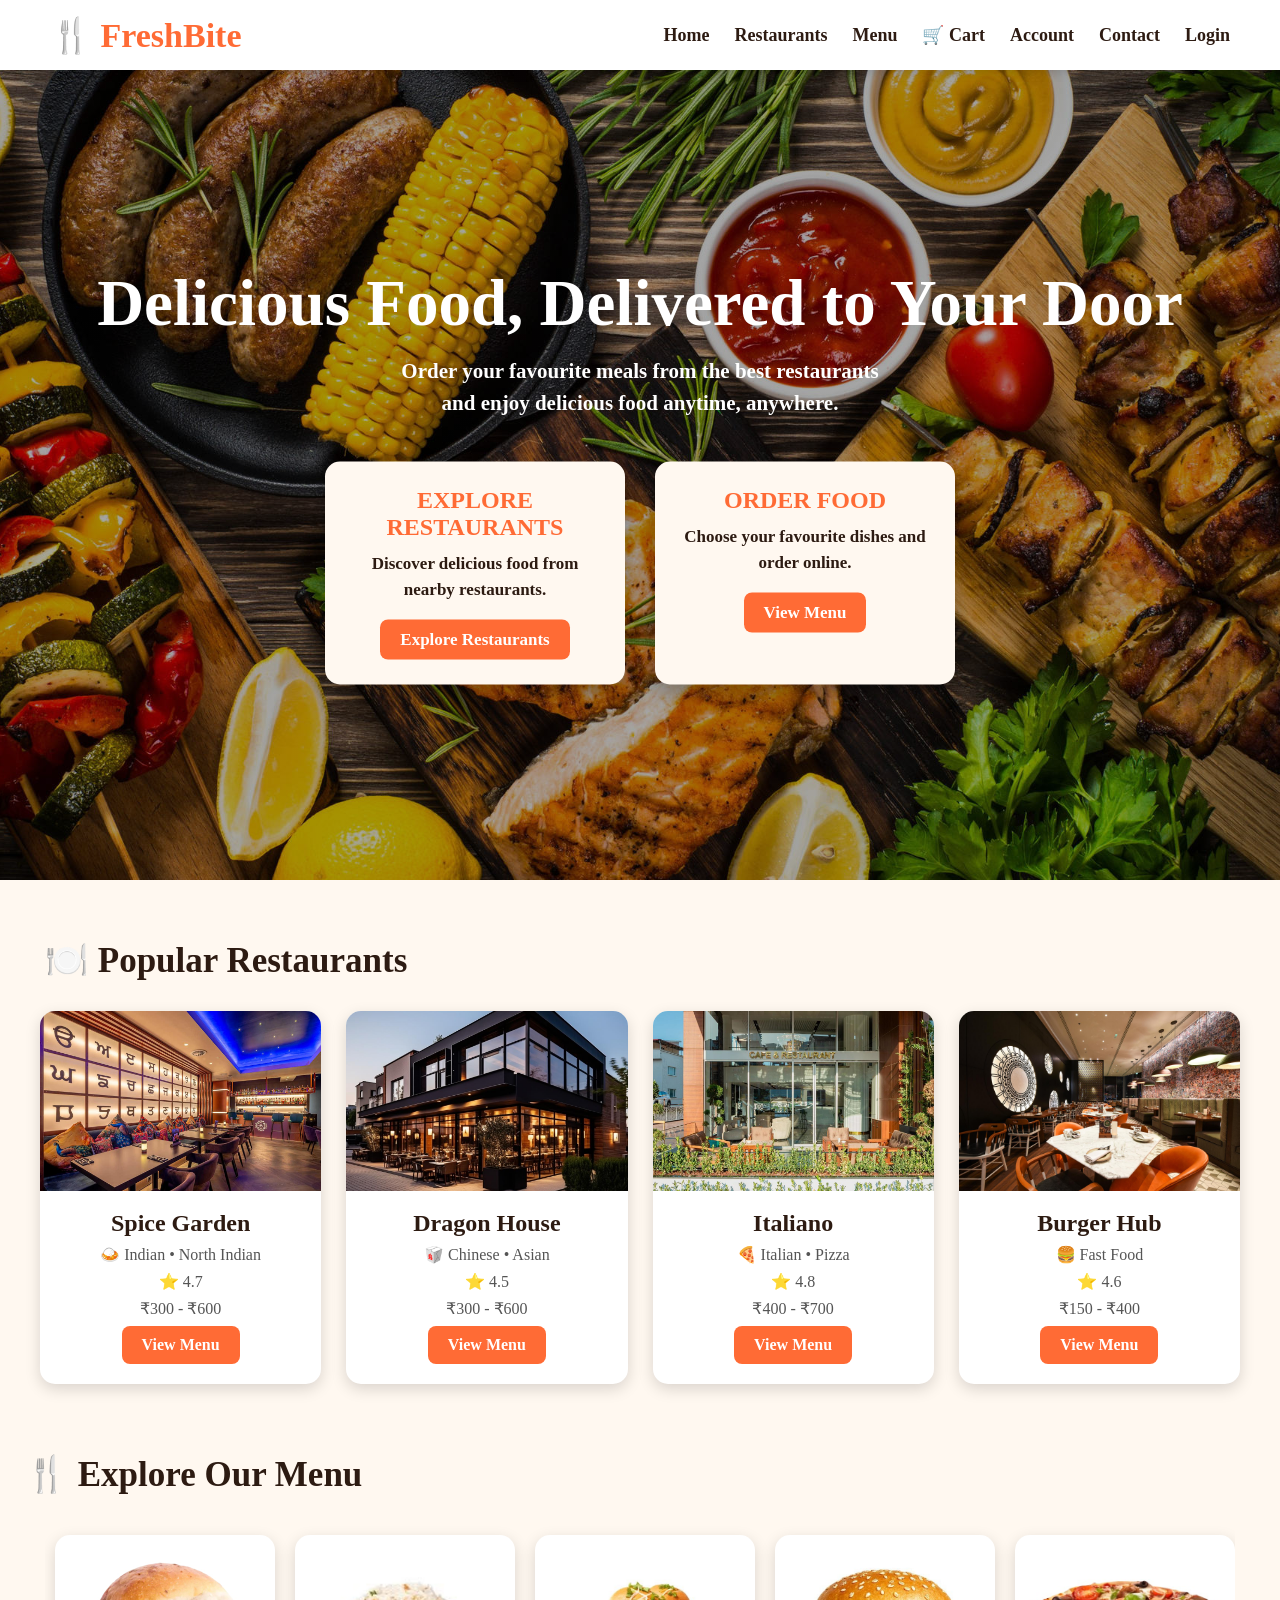
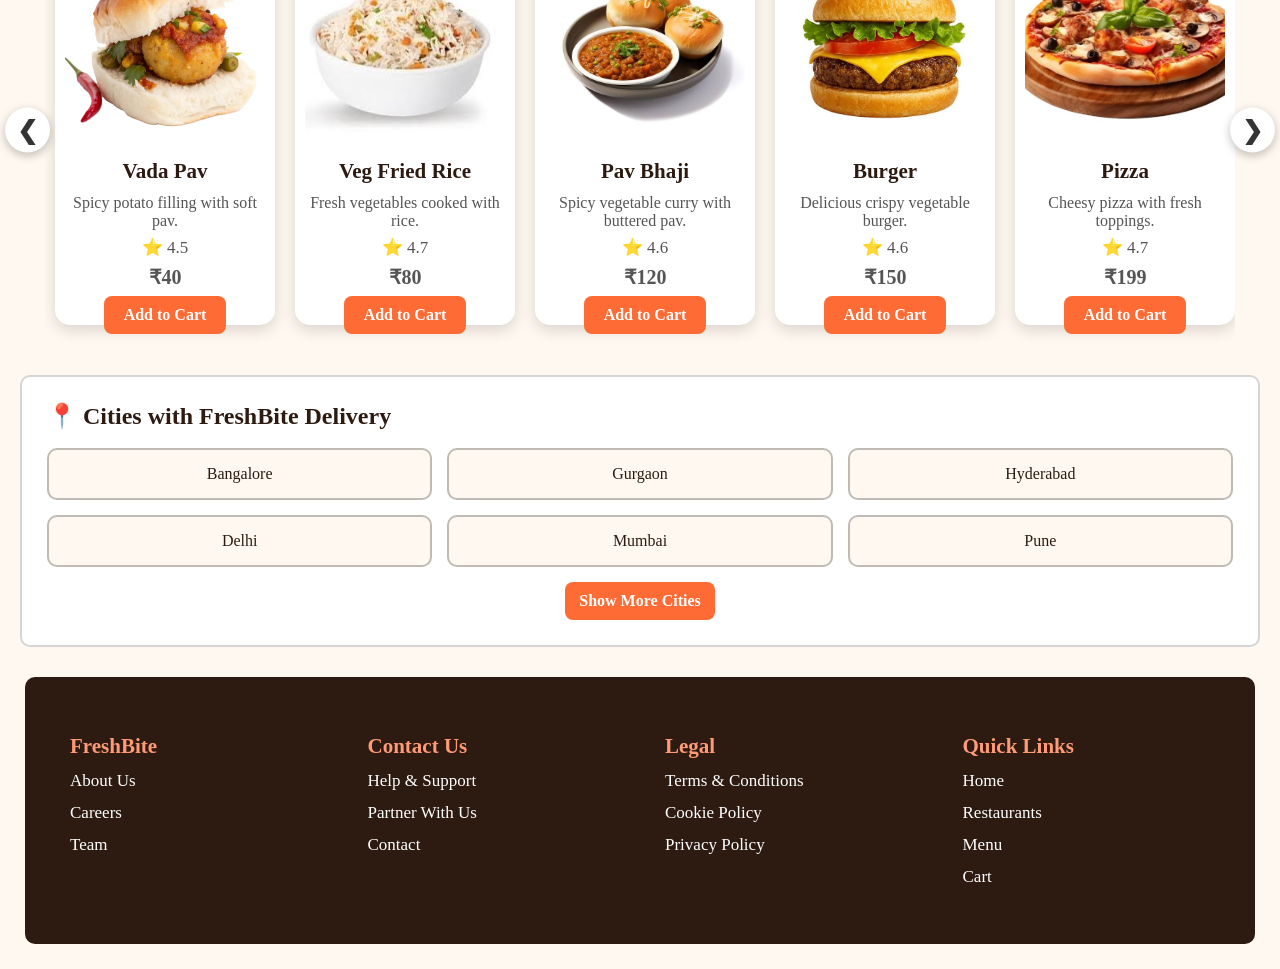
==== index.html @ fe2063b6 "Change Index to index" ====
<!DOCTYPE html>
<html lang="en">

<head>
    <meta charset="UTF-8">
    <meta name="viewport" content="width=device-width, initial-scale=1.0">

    <title>FreshBite - Online Food Ordering</title>

    <link rel="stylesheet" href="css_index.css">
</head>

<body>

    <!-- ================= NAVBAR ================= -->

    <section id="n">

        <nav class="navbar">

            <h2 class="logo">🍴 FreshBite</h2>

            <div class="nav-links">

                <a href="#home">Home</a>

                <a href="#restaurants">Restaurants</a>

                <a href="#menu">Menu</a>

                <a href="cart.html">🛒 Cart</a>

                <a href="account.html">Account</a>

                <a href="#contact">Contact</a>

                <a href="login.html">Login</a>

            </div>

        </nav>

    </section>


    <!-- ================= HERO SECTION ================= -->

    <section class="hero-img" id="home"  style="scroll-margin-top: 69px;">

        <div class="hero-wrapper">

            <h1>
                Delicious Food, Delivered to Your Door
            </h1>

            <p>
                Order your favourite meals from the best restaurants
                <br>
                and enjoy delicious food anytime, anywhere.
            </p>

            <br>

            <div class="cards">

                <div class="info">

                    <h2>EXPLORE RESTAURANTS</h2>

                    <p>
                        Discover delicious food from nearby restaurants.
                    </p>

                    <br>

                    <a href="#restaurants" class="shop">
                        Explore Restaurants
                    </a>

                </div>


                <div class="info">

                    <h2>ORDER FOOD</h2>

                    <p>
                        Choose your favourite dishes and order online.
                    </p>

                    <br>

                    <a href="#menu" class="shop">
                        View Menu
                    </a>

                </div>

            </div>

        </div>

    </section>


    <!-- ================= RESTAURANTS ================= -->

    <section id="restaurants" class="restaurant-section"  style="scroll-margin-top: 40px;">

        <h3>
            🍽️ Popular Restaurants
        </h3>

        <div class="restaurant-grid">


            <!-- Restaurant 1 -->

            <div class="restaurant-card">

                <img src="restaurant1.jpg"
                     alt="Spice Garden">

                <h2>Spice Garden</h2>

                <p>
                    🍛 Indian • North Indian
                </p>

                <p>
                    ⭐ 4.7
                </p>

                <p>
                    ₹300 - ₹600
                </p>

                <a href="#menu" class="order-btn">
                    View Menu
                </a>

            </div>


            <!-- Restaurant 2 -->

            <div class="restaurant-card">

                <img src="restaurant2.jpg"
                     alt="Dragon House">

                <h2>Dragon House</h2>

                <p>
                    🥡 Chinese • Asian
                </p>

                <p>
                    ⭐ 4.5
                </p>

                <p>
                    ₹300 - ₹600
                </p>

                <a href="#menu" class="order-btn">
                    View Menu
                </a>

            </div>


            <!-- Restaurant 3 -->

            <div class="restaurant-card">

                <img src="restaurant3.jpg"
                     alt="Italiano">

                <h2>Italiano</h2>

                <p>
                    🍕 Italian • Pizza
                </p>

                <p>
                    ⭐ 4.8
                </p>

                <p>
                    ₹400 - ₹700
                </p>

                <a href="#menu" class="order-btn">
                    View Menu
                </a>

            </div>


            <!-- Restaurant 4 -->

            <div class="restaurant-card">

                <img src="restaurant4.jpg"
                     alt="Burger Hub">

                <h2>Burger Hub</h2>

                <p>
                    🍔 Fast Food
                </p>

                <p>
                    ⭐ 4.6
                </p>

                <p>
                    ₹150 - ₹400
                </p>

                <a href="#menu" class="order-btn">
                    View Menu
                </a>

            </div>

        </div>

    </section>


    <!-- ================= FOOD MENU ================= -->

    <section id="menu"  style="scroll-margin-top: 70px;">

        <h3>
            🍴 Explore Our Menu
        </h3>


        <div class="scroll-container">

            <button class="scroll-btn left"
                    onclick="scrollFood(-1)">
                ❮
            </button>


            <section id="product">


                <!-- FOOD 1 -->

                <div class="productlist">

                    <img src="f1.jpeg"
                         alt="Vada Pav"
                         width="200"
                         height="200">

                    <h2 class="product-heading">
                        Vada Pav
                    </h2>

                    <p>
                        Spicy potato filling with soft pav.
                    </p>

                    <p class="rating">
                        ⭐ 4.5
                    </p>

                    <p class="price">
                        ₹40
                    </p>

                    <button class="order-btn"
                            onclick="addToCart('Vada Pav',40)">
                        Add to Cart
                    </button>

                </div>


                <!-- FOOD 2 -->

                <div class="productlist">

                    <img src="f10.jpeg"
                         alt="Veg Fried Rice"
                         width="200"
                         height="200">

                    <h2 class="product-heading">
                        Veg Fried Rice
                    </h2>

                    <p>
                        Fresh vegetables cooked with rice.
                    </p>

                    <p class="rating">
                        ⭐ 4.7
                    </p>

                    <p class="price">
                        ₹80
                    </p>

                    <button class="order-btn"
                            onclick="addToCart('Veg Fried Rice',80)">
                        Add to Cart
                    </button>

                </div>


                <!-- FOOD 3 -->

                <div class="productlist">

                    <img src="f2.jpeg"
                         alt="Pav Bhaji"
                         width="200"
                         height="200">

                    <h2 class="product-heading">
                        Pav Bhaji
                    </h2>

                    <p>
                        Spicy vegetable curry with buttered pav.
                    </p>

                    <p class="rating">
                        ⭐ 4.6
                    </p>

                    <p class="price">
                        ₹120
                    </p>

                    <button class="order-btn"
                            onclick="addToCart('Pav Bhaji',120)">
                        Add to Cart
                    </button>

                </div>


                <!-- FOOD 4 -->

                <div class="productlist">

                    <img src="f11.jpeg"
                         alt="Burger"
                         width="200"
                         height="200">

                    <h2 class="product-heading">
                        Burger
                    </h2>

                    <p>
                        Delicious crispy vegetable burger.
                    </p>

                    <p class="rating">
                        ⭐ 4.6
                    </p>

                    <p class="price">
                        ₹150
                    </p>

                    <button class="order-btn"
                            onclick="addToCart('Burger',150)">
                        Add to Cart
                    </button>

                </div>


                <!-- FOOD 5 -->

                <div class="productlist">

                    <img src="f3.jpeg"
                         alt="Pizza"
                         width="200"
                         height="200">

                    <h2 class="product-heading">
                        Pizza
                    </h2>

                    <p>
                        Cheesy pizza with fresh toppings.
                    </p>

                    <p class="rating">
                        ⭐ 4.7
                    </p>

                    <p class="price">
                        ₹199
                    </p>

                    <button class="order-btn"
                            onclick="addToCart('Pizza',199)">
                        Add to Cart
                    </button>

                </div>


                <!-- FOOD 6 -->

                <div class="productlist">

                    <img src="f12.jpeg"
                         alt="Cake"
                         width="200"
                         height="200">

                    <h2 class="product-heading">
                        Chocolate Cake
                    </h2>

                    <p>
                        Soft and delicious chocolate cake.
                    </p>

                    <p class="rating">
                        ⭐ 4.3
                    </p>

                    <p class="price">
                        ₹90
                    </p>

                    <button class="order-btn"
                            onclick="addToCart('Chocolate Cake',90)">
                        Add to Cart
                    </button>

                </div>


                <!-- FOOD 7 -->

                <div class="productlist">

                    <img src="f4.jpeg"
                         alt="Chicken Biryani"
                         width="200"
                         height="200">

                    <h2 class="product-heading">
                        Chicken Biryani
                    </h2>

                    <p>
                        Aromatic rice with spicy chicken.
                    </p>

                    <p class="rating">
                        ⭐ 4.8
                    </p>

                    <p class="price">
                        ₹220
                    </p>

                    <button class="order-btn"
                            onclick="addToCart('Chicken Biryani',220)">
                        Add to Cart
                    </button>

                </div>


                <!-- FOOD 8 -->

                <div class="productlist">

                    <img src="f13.jpeg"
                         alt="Ice Cream"
                         width="200"
                         height="200">

                    <h2 class="product-heading">
                        Ice Cream
                    </h2>

                    <p>
                        Creamy and refreshing ice cream.
                    </p>

                    <p class="rating">
                        ⭐ 4.6
                    </p>

                    <p class="price">
                        ₹100
                    </p>

                    <button class="order-btn"
                            onclick="addToCart('Ice Cream',100)">
                        Add to Cart
                    </button>

                </div>


                <!-- FOOD 9 -->

                <div class="productlist">

                    <img src="f5.jpeg"
                         alt="Dal Khichadi"
                         width="200"
                         height="200">

                    <h2 class="product-heading">
                        Dal Khichadi
                    </h2>

                    <p>
                        Healthy and comforting Indian meal.
                    </p>

                    <p class="rating">
                        ⭐ 4.5
                    </p>

                    <p class="price">
                        ₹130
                    </p>

                    <button class="order-btn"
                            onclick="addToCart('Dal Khichadi',130)">
                        Add to Cart
                    </button>

                </div>


                <!-- FOOD 10 -->

                <div class="productlist">

                    <img src="f14.jpeg"
                         alt="Paratha"
                         width="200"
                         height="200">

                    <h2 class="product-heading">
                        Paratha
                    </h2>

                    <p>
                        Crispy Indian flatbread.
                    </p>

                    <p class="rating">
                        ⭐ 4.8
                    </p>

                    <p class="price">
                        ₹220
                    </p>

                    <button class="order-btn"
                            onclick="addToCart('Paratha',220)">
                        Add to Cart
                    </button>

                </div>


                <!-- FOOD 11 -->

                <div class="productlist">

                    <img src="f6.jpeg"
                         alt="Dosa"
                         width="200"
                         height="200">

                    <h2 class="product-heading">
                        Dosa
                    </h2>

                    <p>
                        Crispy South Indian dosa.
                    </p>

                    <p class="rating">
                        ⭐ 4.6
                    </p>

                    <p class="price">
                        ₹100
                    </p>

                    <button class="order-btn"
                            onclick="addToCart('Dosa',100)">
                        Add to Cart
                    </button>

                </div>


                <!-- FOOD 12 -->

                <div class="productlist">

                    <img src="f15.jpeg"
                         alt="Noodles"
                         width="200"
                         height="200">

                    <h2 class="product-heading">
                        Noodles
                    </h2>

                    <p>
                        Tasty noodles with fresh vegetables.
                    </p>

                    <p class="rating">
                        ⭐ 4.7
                    </p>

                    <p class="price">
                        ₹199
                    </p>

                    <button class="order-btn"
                            onclick="addToCart('Noodles',199)">
                        Add to Cart
                    </button>

                </div>

            </section>


            <button class="scroll-btn right"
                    onclick="scrollFood(1)">
                ❯
            </button>

        </div>

    </section>


    <!-- ================= CITIES ================= -->

    <section class="delivery"
             id="cities"  style="scroll-margin-top: 50px;">

        <h1>
            📍 Cities with FreshBite Delivery
        </h1>

        <br>

        <div class="cities">

            <div class="city">
                Bangalore
            </div>

            <div class="city">
                Gurgaon
            </div>

            <div class="city">
                Hyderabad
            </div>

            <div class="city">
                Delhi
            </div>

            <div class="city">
                Mumbai
            </div>

            <div class="city">
                Pune
            </div>

        </div>


        <details>

            <summary>
                Show More Cities
            </summary>

            <br>

            <div class="cities">

                <div class="city">Kolkata</div>

                <div class="city">Chennai</div>

                <div class="city">Ahmedabad</div>

                <div class="city">Chandigarh</div>

                <div class="city">Jaipur</div>

                <div class="city">Kochi</div>

                <div class="city">Coimbatore</div>

                <div class="city">Lucknow</div>

                <div class="city">Nagpur</div>

                <div class="city">Vadodara</div>

                <div class="city">Indore</div>

                <div class="city">Guwahati</div>

            </div>

        </details>

    </section>


    <!-- ================= FOOTER ================= -->

    <footer class="list"
            id="contact"  style="scroll-margin-top: 50px;">

        <div class="lis">

            <li>
                <b>FreshBite</b>
            </li>

            <li>
                <a href="about.html">
                    About Us
                </a>
            </li>

            <li>
                Careers
            </li>

            <li>
                Team
            </li>

        </div>


        <div class="lis">

            <li>
                <b>Contact Us</b>
            </li>

            <li>
                <a href="contact.html">
                    Help & Support
                </a>
            </li>

            <li>
                Partner With Us
            </li>

            <li>
                Contact
            </li>

        </div>


        <div class="lis">

            <li>
                <b>Legal</b>
            </li>

            <li>
                Terms & Conditions
            </li>

            <li>
                Cookie Policy
            </li>

            <li>
                Privacy Policy
            </li>

        </div>


        <div class="lis">

            <li>
                <b>Quick Links</b>
            </li>

            <li>
                <a href="#home">
                    Home
                </a>
            </li>

            <li>
                <a href="#restaurants">
                    Restaurants
                </a>
            </li>

            <li>
                <a href="#menu">
                    Menu
                </a>
            </li>

            <li>
                <a href="cart.html">
                    Cart
                </a>
            </li>

        </div>

    </footer>


    <!-- ================= JAVASCRIPT ================= -->

    <script src="script.js"></script>

</body>

</html>
---- css_index.css ----
/* ================= GENERAL ================= */

* {
    font-family: 'Times New Roman', Times, serif;
    margin: 0;
    padding: 0;
    box-sizing: border-box;
}

html {
    scroll-behavior: smooth;
}

body {
    background-color: #fff8f0;
    color: #2d1b12;
}


/* ================= NAVBAR ================= */

#n {
    position: sticky;
    top: 0;
    z-index: 1000;
}

.navbar {
    display: flex;
    justify-content: space-between;
    align-items: center;

    padding: 15px 50px;

    background-color: white;

    box-shadow: 0 2px 10px rgba(0, 0, 0, 0.15);
}

.logo {
    margin: 0;

    font-size: 34px;

    color: #ff6b35;

    white-space: nowrap;
}

.nav-links {
    display: flex;
    align-items: center;

    gap: 25px;
}

.nav-links a {
    text-decoration: none;

    font-size: 18px;
    font-weight: bold;

    color: #2d1b12;

    transition: 0.3s;
}

.nav-links a:hover {
    color: #ff6b35;
}


/* ================= HERO ================= */

.hero-img {

    background-image:
        linear-gradient(
            rgba(0, 0, 0, 0.35),
            rgba(0, 0, 0, 0.35)
        ),
        url(food.jpg);

    width: 100%;
    min-height: 90vh;

    background-position: center;
    background-size: cover;
    background-repeat: no-repeat;

    position: relative;
}

.hero-wrapper {

    color: white;

    position: absolute;

    top: 50%;
    left: 50%;

    transform: translate(-50%, -50%);

    width: 90%;

    text-align: center;
}

.hero-wrapper h1 {

    font-size: 65px;

    font-weight: bold;

    color: white;

    margin-bottom: 15px;
}

.hero-wrapper p {

    font-size: 21px;

    font-weight: bold;

    line-height: 1.5;
}


/* ================= HERO CARDS ================= */

.cards {

    display: flex;

    gap: 30px;

    justify-content: center;

    flex-wrap: wrap;

    margin-top: 25px;
}

.info {

    color: #2d1b12;

    width: 300px;

    padding: 25px;

    background: #fff8f0;

    border-radius: 15px;

    box-shadow:
        0 8px 20px rgba(0, 0, 0, 0.25);

    transition: 0.3s;
}

.info:hover {

    transform: translateY(-8px);

    box-shadow:
        0 12px 25px rgba(0, 0, 0, 0.3);
}

.info h2 {

    color: #ff6b35;

    margin-bottom: 10px;
}

.info p {

    color: #2d1b12;

    font-size: 17px;
}


/* ================= BUTTON ================= */

.shop {

    display: inline-block;

    background: #ff6b35;

    color: white;

    text-decoration: none;

    padding: 10px 20px;

    border-radius: 8px;

    font-size: 17px;

    font-weight: bold;

    transition: 0.3s;
}

.shop:hover {

    background: #d94e20;

    transform: scale(1.05);
}


/* ================= SECTION HEADINGS ================= */

#menu h3,
.restaurant-section h3 {

    margin-top: 35px;

    margin-left: 25px;
    margin-bottom: 20px;

    font-size: 35px;

    color: #2d1b12;
}


/* ================= RESTAURANTS ================= */

.restaurant-section {

    padding: 25px 20px;
}

.restaurant-grid {

    display: grid;

    grid-template-columns:
        repeat(4, 1fr);

    gap: 25px;

    padding: 10px 20px;
}

.restaurant-card {

    background: white;

    border-radius: 15px;

    overflow: hidden;

    box-shadow:
        0 5px 15px rgba(0, 0, 0, 0.15);

    padding-bottom: 20px;

    transition: 0.3s;

    text-align: center;
}

.restaurant-card:hover {

    transform: translateY(-7px);

    box-shadow:
        0 10px 25px rgba(0, 0, 0, 0.2);
}

.restaurant-card img {

    width: 100%;

    height: 180px;

    object-fit: cover;
}

.restaurant-card h2 {

    margin-top: 15px;

    color: #2d1b12;
}

.restaurant-card p {

    margin: 8px 0;

    color: #555;

    font-size: 16px;
}


/* ================= FOOD PRODUCTS ================= */

.scroll-container {

    position: relative;

    width: 100%;

    padding: 0 45px;
}

#product {

    display: flex;

    gap: 20px;

    width: 100%;

    height: 430px;

    overflow-x: auto;

    overflow-y: hidden;

    white-space: nowrap;

    scroll-behavior: smooth;

    scrollbar-width: none;

    padding: 20px 10px;
}

#product::-webkit-scrollbar {

    display: none;
}

.productlist {

    flex: 0 0 220px;

    background: white;

    border-radius: 15px;

    padding: 10px;

    text-align: center;

    box-shadow:
        0 5px 15px rgba(0, 0, 0, 0.15);

    transition: 0.3s;

    white-space: normal;
}

.productlist:hover {

    transform: translateY(-7px);

    box-shadow:
        0 10px 20px rgba(0, 0, 0, 0.2);
}

.productlist img {

    width: 200px;

    height: 200px;

    object-fit: cover;

    border-radius: 12px;
}

.product-heading {

    margin: 10px 0;

    color: #2d1b12;

    font-size: 21px;
}

.productlist p {

    color: #555;

    margin: 7px 0;
}

.rating {

    font-size: 17px;

    color: #444;
}

.price {

    font-size: 20px;

    font-weight: bold;

    color: #2d1b12;
}


/* ================= ORDER BUTTON ================= */

.order-btn {

    display: inline-block;

    text-decoration: none;

    border: none;

    background-color: #ff6b35;

    color: white;

    padding: 10px 20px;

    border-radius: 8px;

    font-size: 16px;

    font-weight: bold;

    cursor: pointer;

    transition: 0.3s;
}

.order-btn:hover {

    background-color: #d94e20;

    transform: scale(1.05);
}


/* ================= SCROLL BUTTONS ================= */

.scroll-btn {

    position: absolute;

    top: 50%;

    transform: translateY(-50%);

    z-index: 10;

    width: 45px;

    height: 45px;

    border: none;

    border-radius: 50%;

    background-color: white;

    color: #333;

    font-size: 25px;

    font-weight: bold;

    cursor: pointer;

    box-shadow:
        0 3px 10px rgba(0, 0, 0, 0.25);

    transition: 0.3s;
}

.scroll-btn:hover {

    background-color: #ff6b35;

    color: white;
}

.scroll-btn.left {

    left: 5px;
}

.scroll-btn.right {

    right: 5px;
}


/* ================= CITIES ================= */

.delivery {

    border: 2px solid rgba(93, 90, 90, 0.25);

    border-radius: 10px;

    margin: 30px 20px;

    padding: 25px;

    background-color: white;
}

.delivery h1 {

    color: #2d1b12;
}

.cities {

    display: grid;

    grid-template-columns:
        repeat(3, 1fr);

    gap: 15px;

    margin-bottom: 15px;
}

.city {

    border: 2px solid rgba(0, 0, 0, 0.25);

    border-radius: 10px;

    background-color: #fff8f0;

    padding: 15px;

    text-align: center;

    transition: 0.3s;
}

.city:hover {

    background-color: #ff6b35;

    color: white;

    transform: translateY(-3px);
}


/* ================= SHOW MORE ================= */

details {

    margin-top: 15px;
}

summary {

    cursor: pointer;

    text-align: center;

    font-size: 16px;

    font-weight: bold;

    padding: 10px;

    border-radius: 8px;

    background-color: #ff6b35;

    color: white;

    width: 150px;

    margin: auto;

    list-style: none;
}

summary:hover {

    background-color: #d94e20;
}


/* ================= FOOTER ================= */

.list {

    display: grid;

    grid-template-columns:
        repeat(4, 1fr);

    gap: 30px;

    margin: 25px;

    border-radius: 10px;

    width: calc(100% - 50px);

    background-color: #2d1b12;

    padding: 35px;

    color: white;
}

.list .lis {

    padding: 10px;
}

.list li {

    font-size: 17px;

    margin: 12px 0;

    list-style: none;
}

.list li b {

    font-size: 21px;

    color: #ff9a76;
}

.list a {

    color: white;

    text-decoration: none;

    transition: 0.3s;
}

.list a:hover {

    color: #ff9a76;
}


/* ================= TABLET ================= */

@media screen and (max-width: 900px) {

    .navbar {

        padding: 15px 20px;
    }

    .nav-links {

        gap: 15px;
    }

    .nav-links a {

        font-size: 15px;
    }

    .hero-wrapper h1 {

        font-size: 45px;
    }

    .restaurant-grid {

        grid-template-columns:
            repeat(2, 1fr);
    }

    .list {

        grid-template-columns:
            repeat(2, 1fr);
    }
}


/* ================= MOBILE ================= */

@media screen and (max-width: 600px) {

    .navbar {

        flex-direction: column;

        gap: 15px;

        padding: 15px;
    }

    .logo {

        font-size: 28px;
    }

    .nav-links {

        display: flex;

        flex-wrap: wrap;

        justify-content: center;

        gap: 12px;
    }

    .nav-links a {

        font-size: 14px;
    }

    .hero-img {

        min-height: 100vh;
    }

    .hero-wrapper {

        width: 95%;

        top: 50%;
    }

    .hero-wrapper h1 {

        font-size: 35px;
    }

    .hero-wrapper p {

        font-size: 16px;
    }

    .cards {

        gap: 15px;
    }

    .info {

        width: 90%;

        padding: 18px;
    }

    #menu h3,
    .restaurant-section h3 {

        font-size: 27px;

        margin-left: 15px;
    }

    .restaurant-section {

        padding: 15px 10px;
    }

    .restaurant-grid {

        grid-template-columns: 1fr;

        padding: 10px;
    }

    .restaurant-card img {

        height: 200px;
    }

    .scroll-container {

        padding: 0 35px;
    }

    #product {

        height: 420px;
    }

    .productlist {

        flex: 0 0 210px;
    }

    .productlist img {

        width: 190px;

        height: 190px;
    }

    .cities {

        grid-template-columns: 1fr;
    }

    .delivery {

        margin: 20px 10px;

        padding: 15px;
    }

    .list {

        grid-template-columns: 1fr;

        margin: 15px;

        width: calc(100% - 30px);

        padding: 25px;
    }

    .list .lis {

        padding: 5px;
    }
}
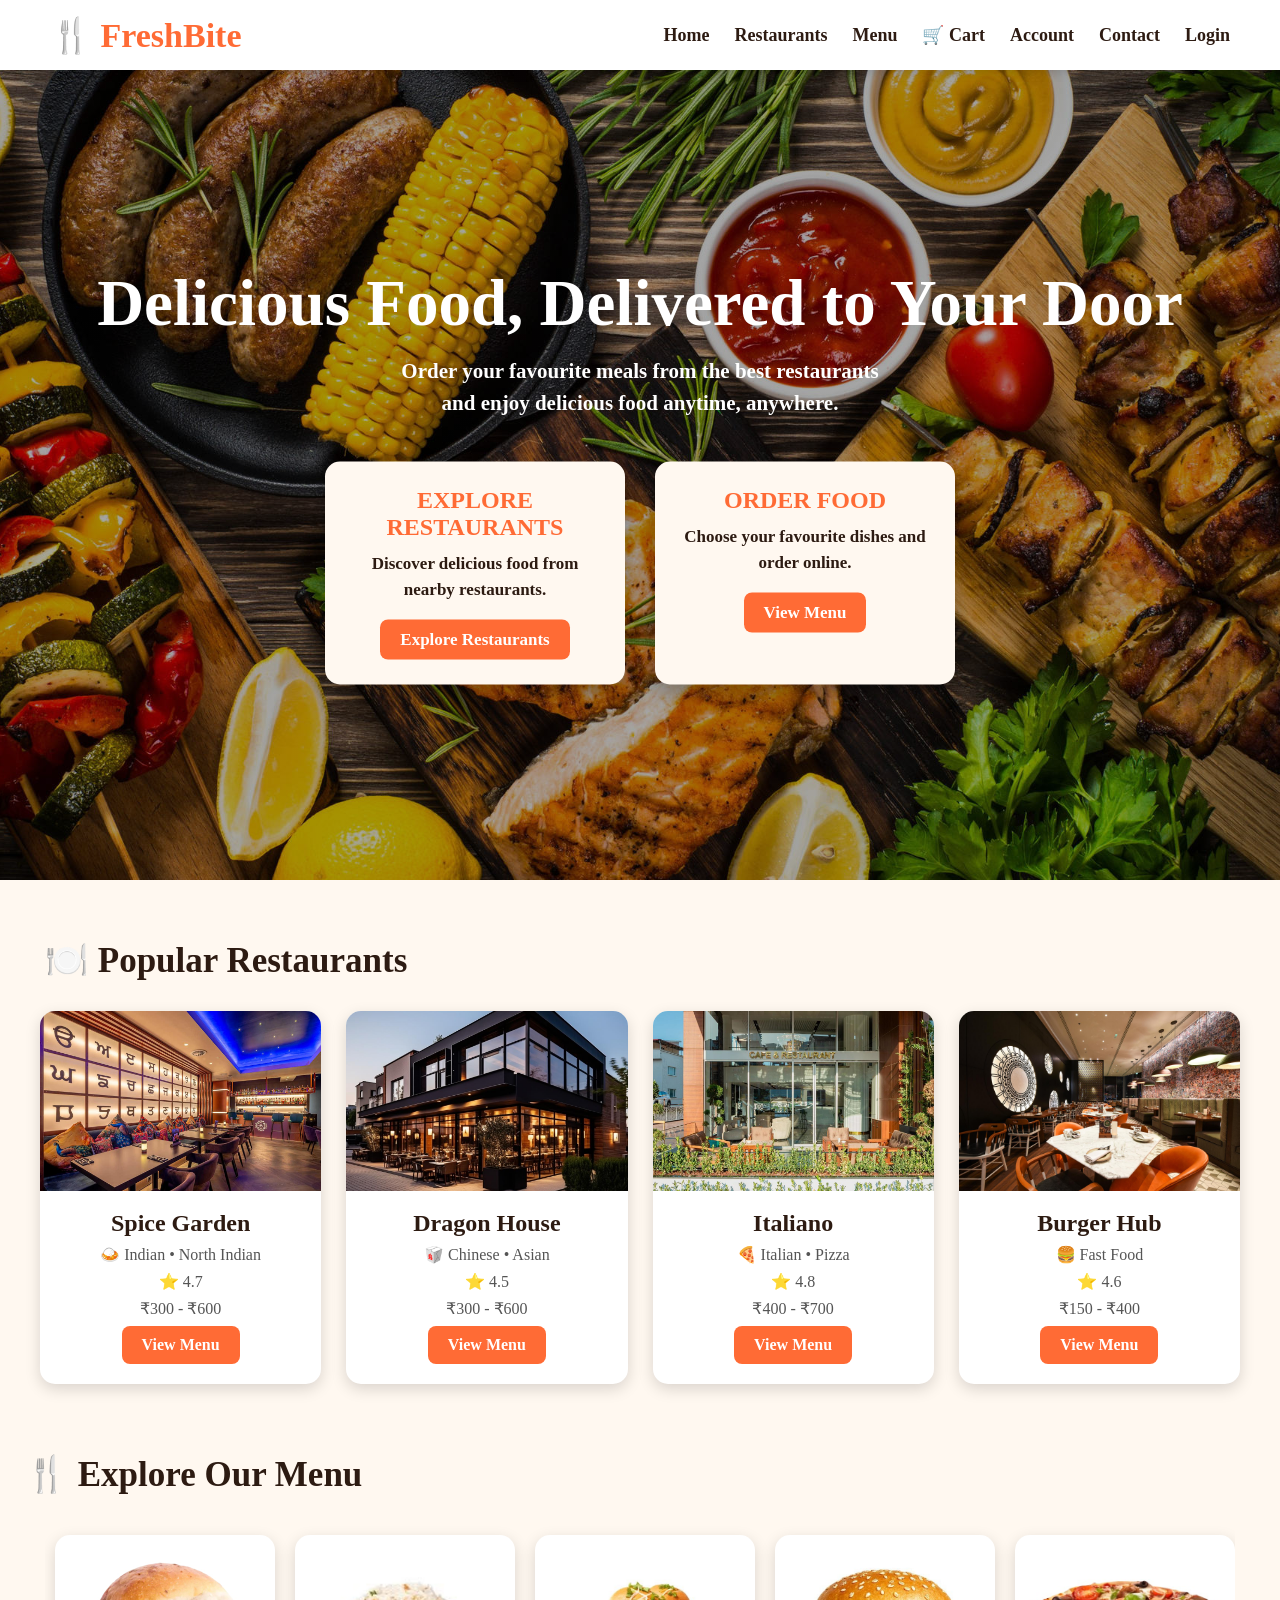
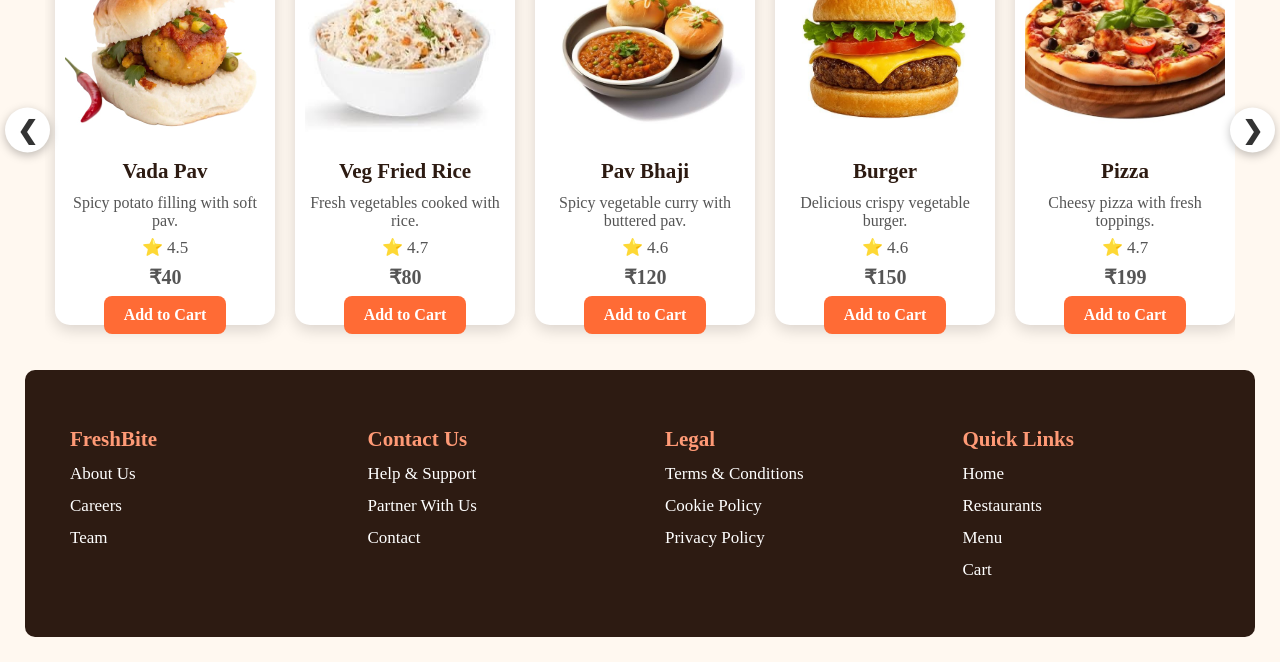
==== commit 4f778381: "Update Website" ====
--- a/index.html
+++ b/index.html
@@ -657,88 +657,6 @@
 
     </section>
 
-
-    <!-- ================= CITIES ================= -->
-
-    <section class="delivery"
-             id="cities"  style="scroll-margin-top: 50px;">
-
-        <h1>
-            📍 Cities with FreshBite Delivery
-        </h1>
-
-        <br>
-
-        <div class="cities">
-
-            <div class="city">
-                Bangalore
-            </div>
-
-            <div class="city">
-                Gurgaon
-            </div>
-
-            <div class="city">
-                Hyderabad
-            </div>
-
-            <div class="city">
-                Delhi
-            </div>
-
-            <div class="city">
-                Mumbai
-            </div>
-
-            <div class="city">
-                Pune
-            </div>
-
-        </div>
-
-
-        <details>
-
-            <summary>
-                Show More Cities
-            </summary>
-
-            <br>
-
-            <div class="cities">
-
-                <div class="city">Kolkata</div>
-
-                <div class="city">Chennai</div>
-
-                <div class="city">Ahmedabad</div>
-
-                <div class="city">Chandigarh</div>
-
-                <div class="city">Jaipur</div>
-
-                <div class="city">Kochi</div>
-
-                <div class="city">Coimbatore</div>
-
-                <div class="city">Lucknow</div>
-
-                <div class="city">Nagpur</div>
-
-                <div class="city">Vadodara</div>
-
-                <div class="city">Indore</div>
-
-                <div class="city">Guwahati</div>
-
-            </div>
-
-        </details>
-
-    </section>
-
-
     <!-- ================= FOOTER ================= -->
 
     <footer class="list"
@@ -852,4 +770,4 @@
 
 </body>
 
-</html>+</html>
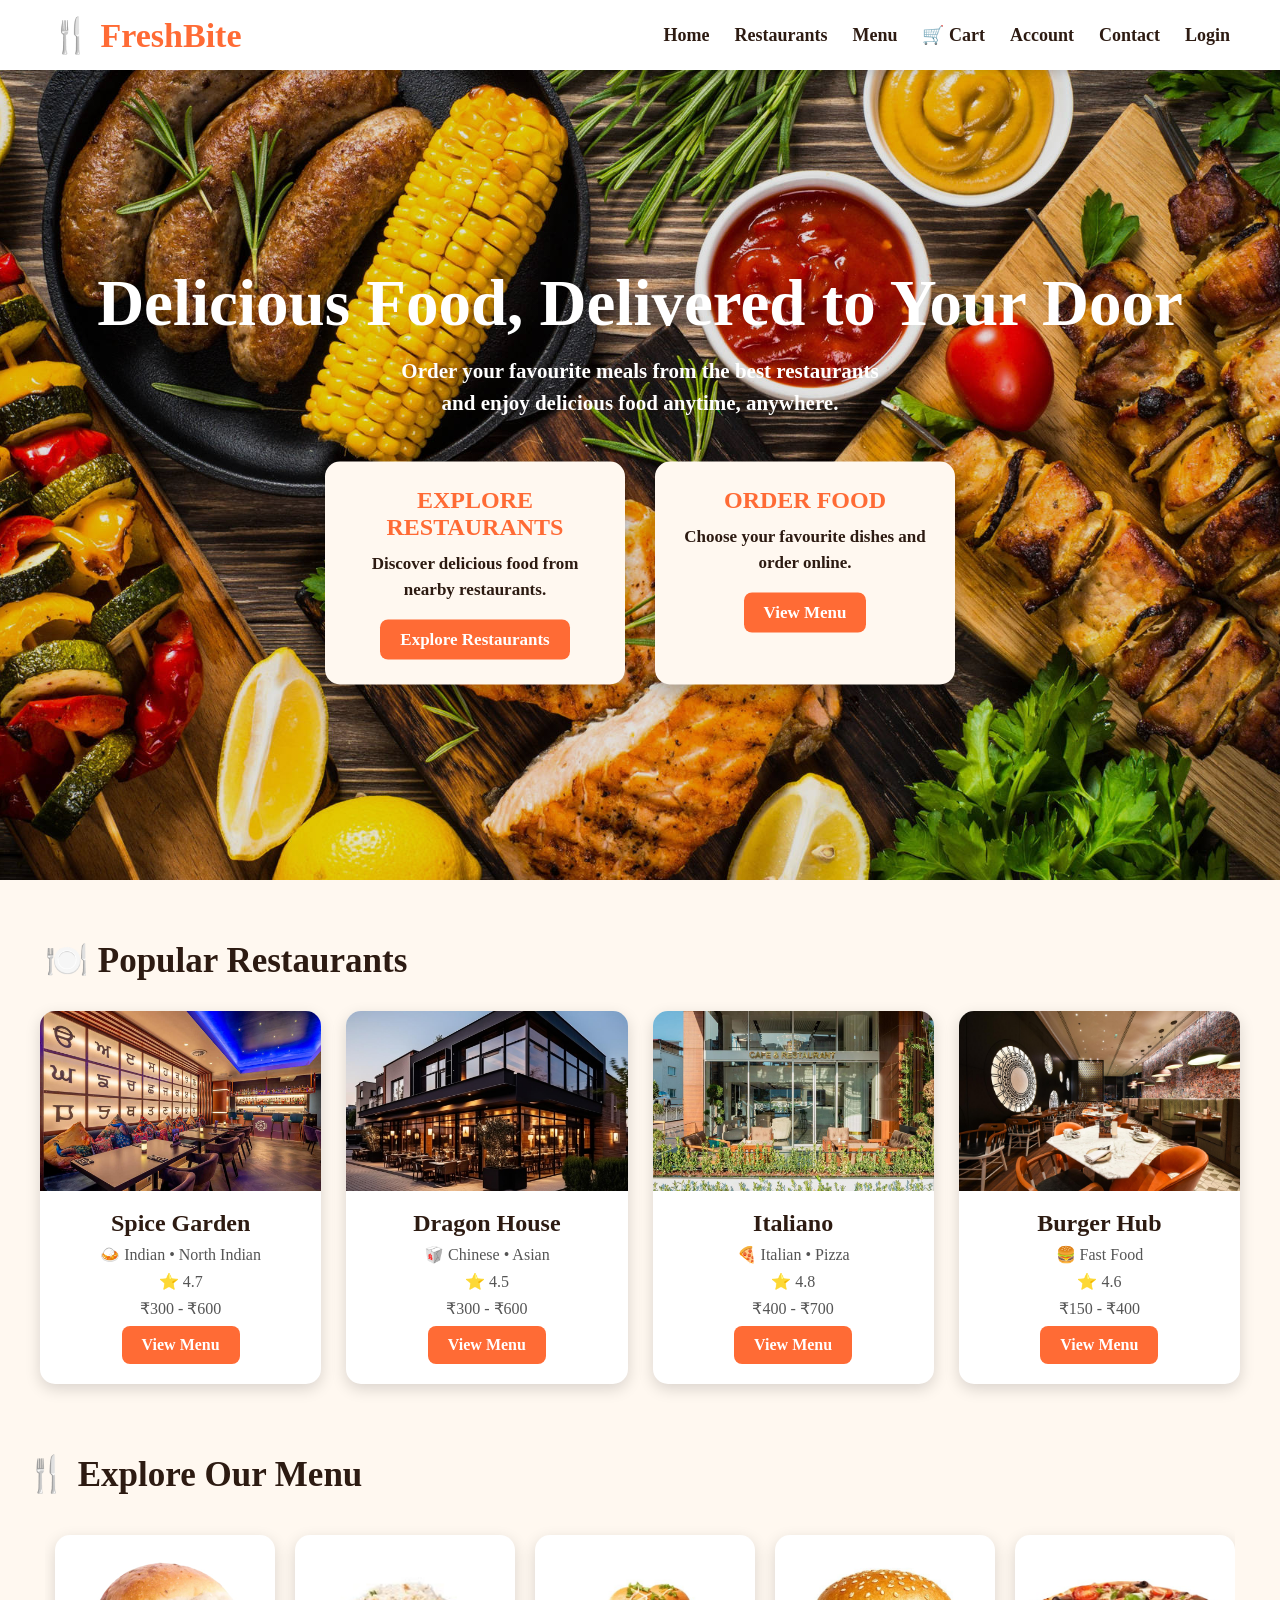
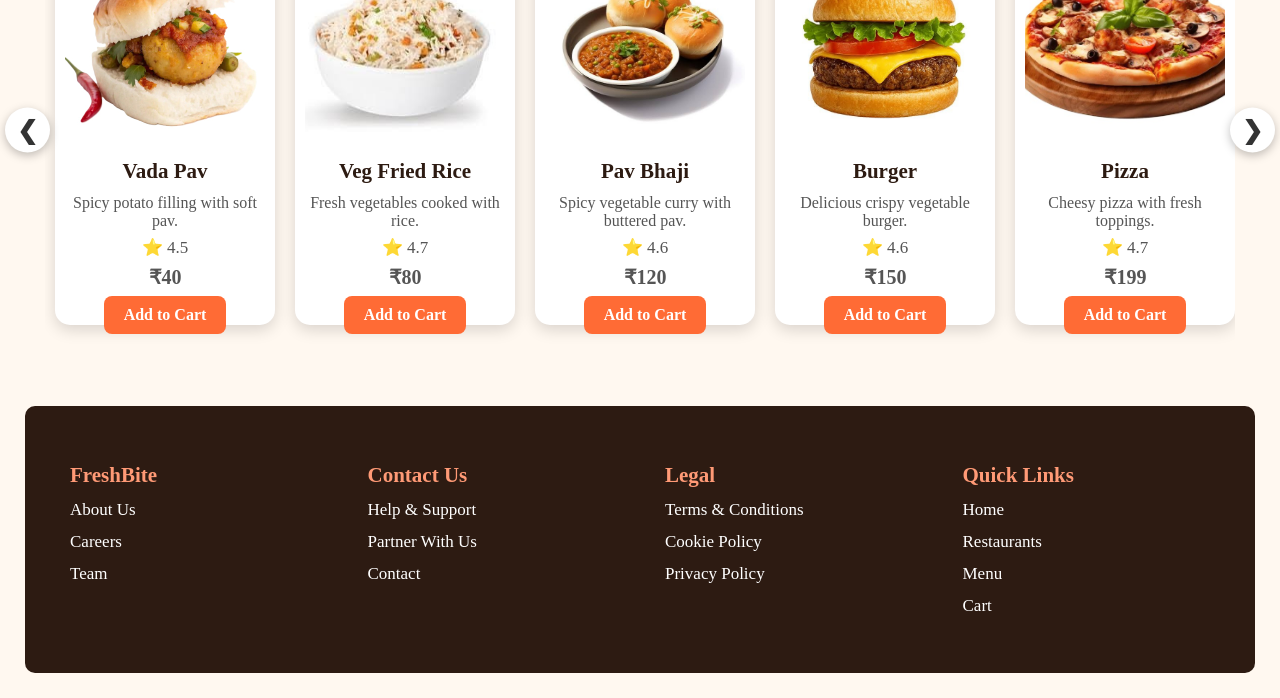
==== commit 2fa4eeb4: "Update index.html" ====
--- a/index.html
+++ b/index.html
@@ -656,6 +656,7 @@
         </div>
 
     </section>
+    <br><br>
 
     <!-- ================= FOOTER ================= -->
 
--- a/css_index.css
+++ b/css_index.css
@@ -76,8 +76,8 @@
 
     background-image:
         linear-gradient(
-            rgba(0, 0, 0, 0.35),
-            rgba(0, 0, 0, 0.35)
+            rgba(0, 0, 0, 0.11),
+            rgba(0, 0, 0, 0.11)
         ),
         url(food.jpg);
 
@@ -501,102 +501,6 @@
     right: 5px;
 }
 
-
-/* ================= CITIES ================= */
-
-.delivery {
-
-    border: 2px solid rgba(93, 90, 90, 0.25);
-
-    border-radius: 10px;
-
-    margin: 30px 20px;
-
-    padding: 25px;
-
-    background-color: white;
-}
-
-.delivery h1 {
-
-    color: #2d1b12;
-}
-
-.cities {
-
-    display: grid;
-
-    grid-template-columns:
-        repeat(3, 1fr);
-
-    gap: 15px;
-
-    margin-bottom: 15px;
-}
-
-.city {
-
-    border: 2px solid rgba(0, 0, 0, 0.25);
-
-    border-radius: 10px;
-
-    background-color: #fff8f0;
-
-    padding: 15px;
-
-    text-align: center;
-
-    transition: 0.3s;
-}
-
-.city:hover {
-
-    background-color: #ff6b35;
-
-    color: white;
-
-    transform: translateY(-3px);
-}
-
-
-/* ================= SHOW MORE ================= */
-
-details {
-
-    margin-top: 15px;
-}
-
-summary {
-
-    cursor: pointer;
-
-    text-align: center;
-
-    font-size: 16px;
-
-    font-weight: bold;
-
-    padding: 10px;
-
-    border-radius: 8px;
-
-    background-color: #ff6b35;
-
-    color: white;
-
-    width: 150px;
-
-    margin: auto;
-
-    list-style: none;
-}
-
-summary:hover {
-
-    background-color: #d94e20;
-}
-
-
 /* ================= FOOTER ================= */
 
 .list {
@@ -837,4 +741,4 @@
 
         padding: 5px;
     }
-}+}
